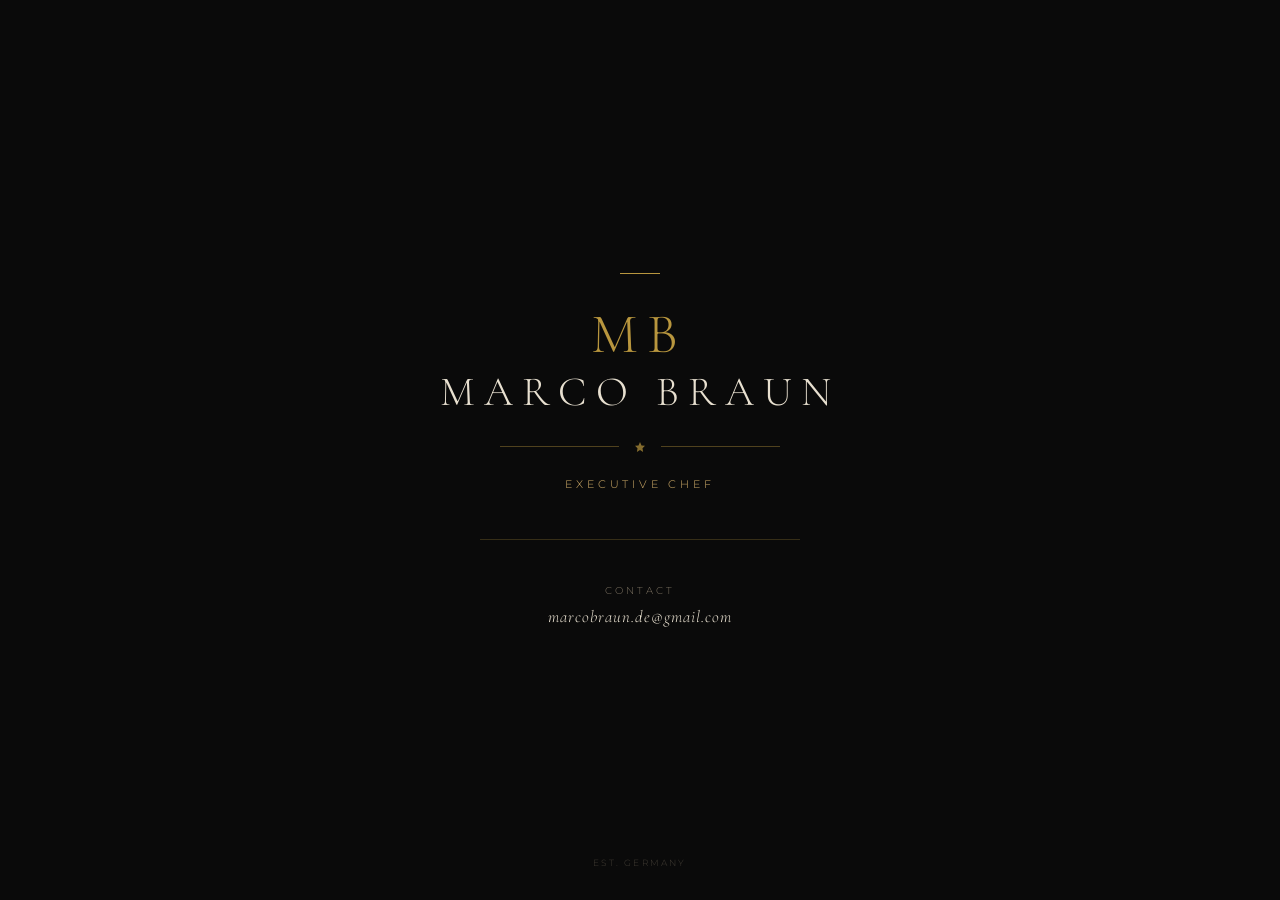
==== index.html @ 0a213f9e "Add dark luxury landing page for Chef Marco Braun Single-file HTML landing page with elegant typogra" ====
<!DOCTYPE html>
<html lang="en">
<head>
  <meta charset="UTF-8" />
  <meta name="viewport" content="width=device-width, initial-scale=1.0" />
  <title>Marco Braun — Executive Chef</title>
  <style>
    @import url('https://fonts.googleapis.com/css2?family=Cormorant+Garamond:ital,wght@0,300;0,400;1,300&family=Montserrat:wght@300;400&display=swap');

    *, *::before, *::after {
      margin: 0;
      padding: 0;
      box-sizing: border-box;
    }

    :root {
      --gold: #b8963e;
      --gold-light: #d4af6a;
      --bg: #0a0a0a;
      --surface: #111111;
      --text: #e8e0d0;
      --muted: #7a7060;
    }

    html, body {
      height: 100%;
    }

    body {
      background-color: var(--bg);
      color: var(--text);
      font-family: 'Montserrat', sans-serif;
      font-weight: 300;
      display: flex;
      flex-direction: column;
      align-items: center;
      justify-content: center;
      min-height: 100vh;
      letter-spacing: 0.04em;
    }

    .container {
      text-align: center;
      padding: 3rem 2rem;
      max-width: 560px;
      width: 100%;
    }

    .rule {
      width: 40px;
      height: 1px;
      background: var(--gold);
      margin: 0 auto;
    }

    .rule.wide {
      width: 100%;
      max-width: 320px;
      opacity: 0.25;
    }

    .monogram {
      font-family: 'Cormorant Garamond', serif;
      font-size: 3.5rem;
      font-weight: 300;
      color: var(--gold);
      letter-spacing: 0.18em;
      line-height: 1;
      margin: 2rem 0 0.5rem;
    }

    .name {
      font-family: 'Cormorant Garamond', serif;
      font-size: 2.6rem;
      font-weight: 300;
      letter-spacing: 0.22em;
      text-transform: uppercase;
      color: var(--text);
      line-height: 1.1;
    }

    .divider {
      display: flex;
      align-items: center;
      gap: 1rem;
      margin: 1.6rem auto;
      max-width: 280px;
    }

    .divider span {
      flex: 1;
      height: 1px;
      background: var(--gold);
      opacity: 0.4;
    }

    .divider svg {
      width: 10px;
      height: 10px;
      fill: var(--gold);
      opacity: 0.7;
      flex-shrink: 0;
    }

    .title {
      font-size: 0.68rem;
      letter-spacing: 0.35em;
      text-transform: uppercase;
      color: var(--gold-light);
      margin-bottom: 3rem;
    }

    .contact-label {
      font-size: 0.6rem;
      letter-spacing: 0.3em;
      text-transform: uppercase;
      color: var(--muted);
      margin-bottom: 0.6rem;
    }

    .contact-link {
      font-family: 'Cormorant Garamond', serif;
      font-size: 1.05rem;
      font-style: italic;
      font-weight: 300;
      color: var(--text);
      text-decoration: none;
      letter-spacing: 0.06em;
      transition: color 0.3s ease;
      border-bottom: 1px solid transparent;
      padding-bottom: 2px;
    }

    .contact-link:hover {
      color: var(--gold-light);
      border-bottom-color: var(--gold-light);
    }

    footer {
      position: fixed;
      bottom: 2rem;
      font-size: 0.55rem;
      letter-spacing: 0.25em;
      text-transform: uppercase;
      color: var(--muted);
      opacity: 0.5;
    }
  </style>
</head>
<body>

  <div class="container">
    <div class="rule"></div>

    <div class="monogram">MB</div>
    <h1 class="name">Marco Braun</h1>

    <div class="divider">
      <span></span>
      <svg viewBox="0 0 10 10"><polygon points="5,0 6.5,3.5 10,3.8 7.5,6.2 8.1,10 5,8 1.9,10 2.5,6.2 0,3.8 3.5,3.5"/></svg>
      <span></span>
    </div>

    <p class="title">Executive Chef</p>

    <div class="rule wide"></div>

    <div style="margin-top: 2.8rem;">
      <p class="contact-label">Contact</p>
      <a class="contact-link" href="mailto:marcobraun.de@gmail.com">marcobraun.de@gmail.com</a>
    </div>
  </div>

  <footer>Est. Germany</footer>

</body>
</html>
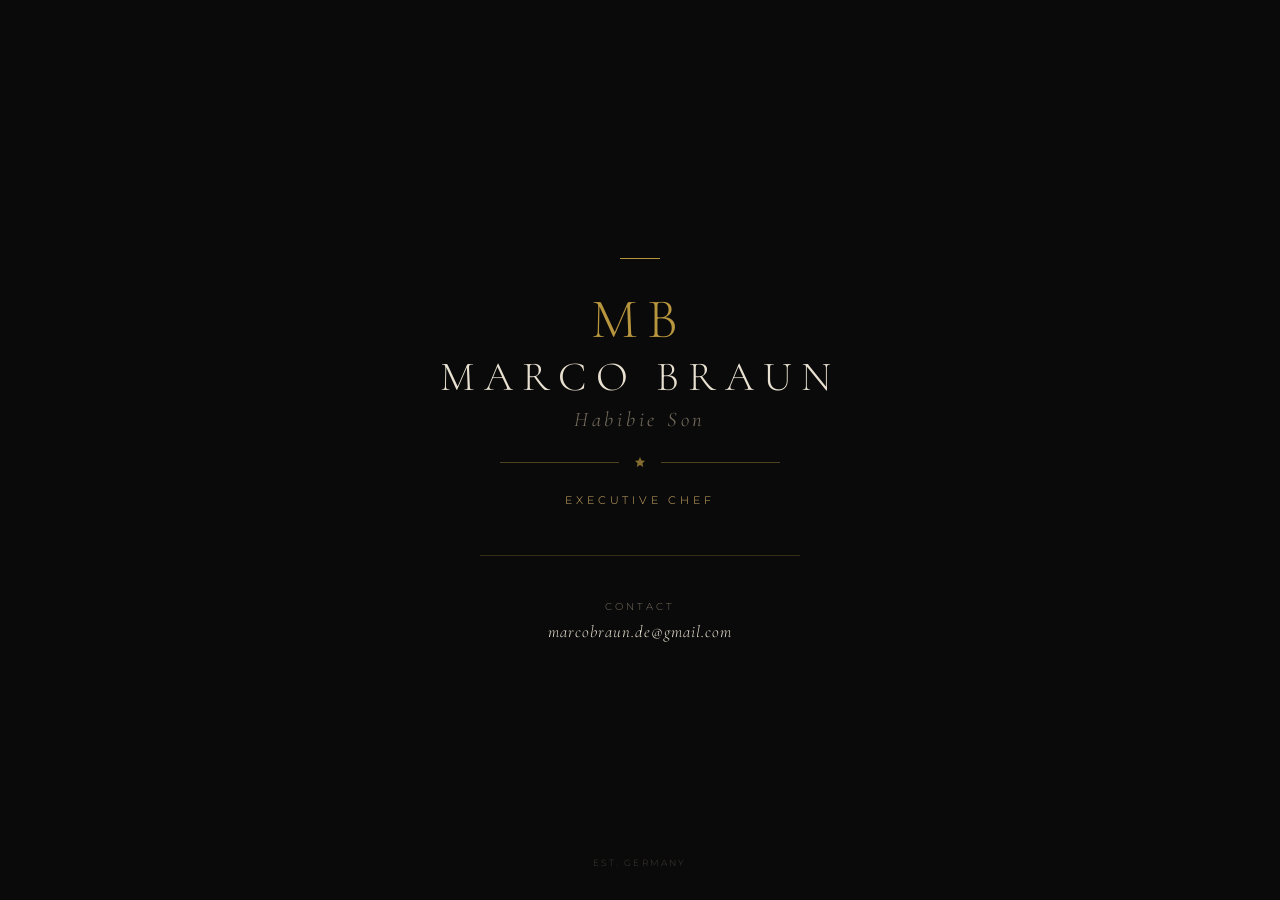
==== commit fdb94afc: "Add Habibie Son as secondary name below Marco Braun https://claude.ai/code/session_017AoTgobmbWd5UmR" ====
--- a/index.html
+++ b/index.html
@@ -79,6 +79,16 @@
       line-height: 1.1;
     }
 
+    .name-secondary {
+      font-family: 'Cormorant Garamond', serif;
+      font-size: 1.3rem;
+      font-weight: 300;
+      font-style: italic;
+      letter-spacing: 0.18em;
+      color: var(--muted);
+      margin-top: 0.4rem;
+    }
+
     .divider {
       display: flex;
       align-items: center;
@@ -154,6 +164,7 @@
 
     <div class="monogram">MB</div>
     <h1 class="name">Marco Braun</h1>
+    <p class="name-secondary">Habibie Son</p>
 
     <div class="divider">
       <span></span>
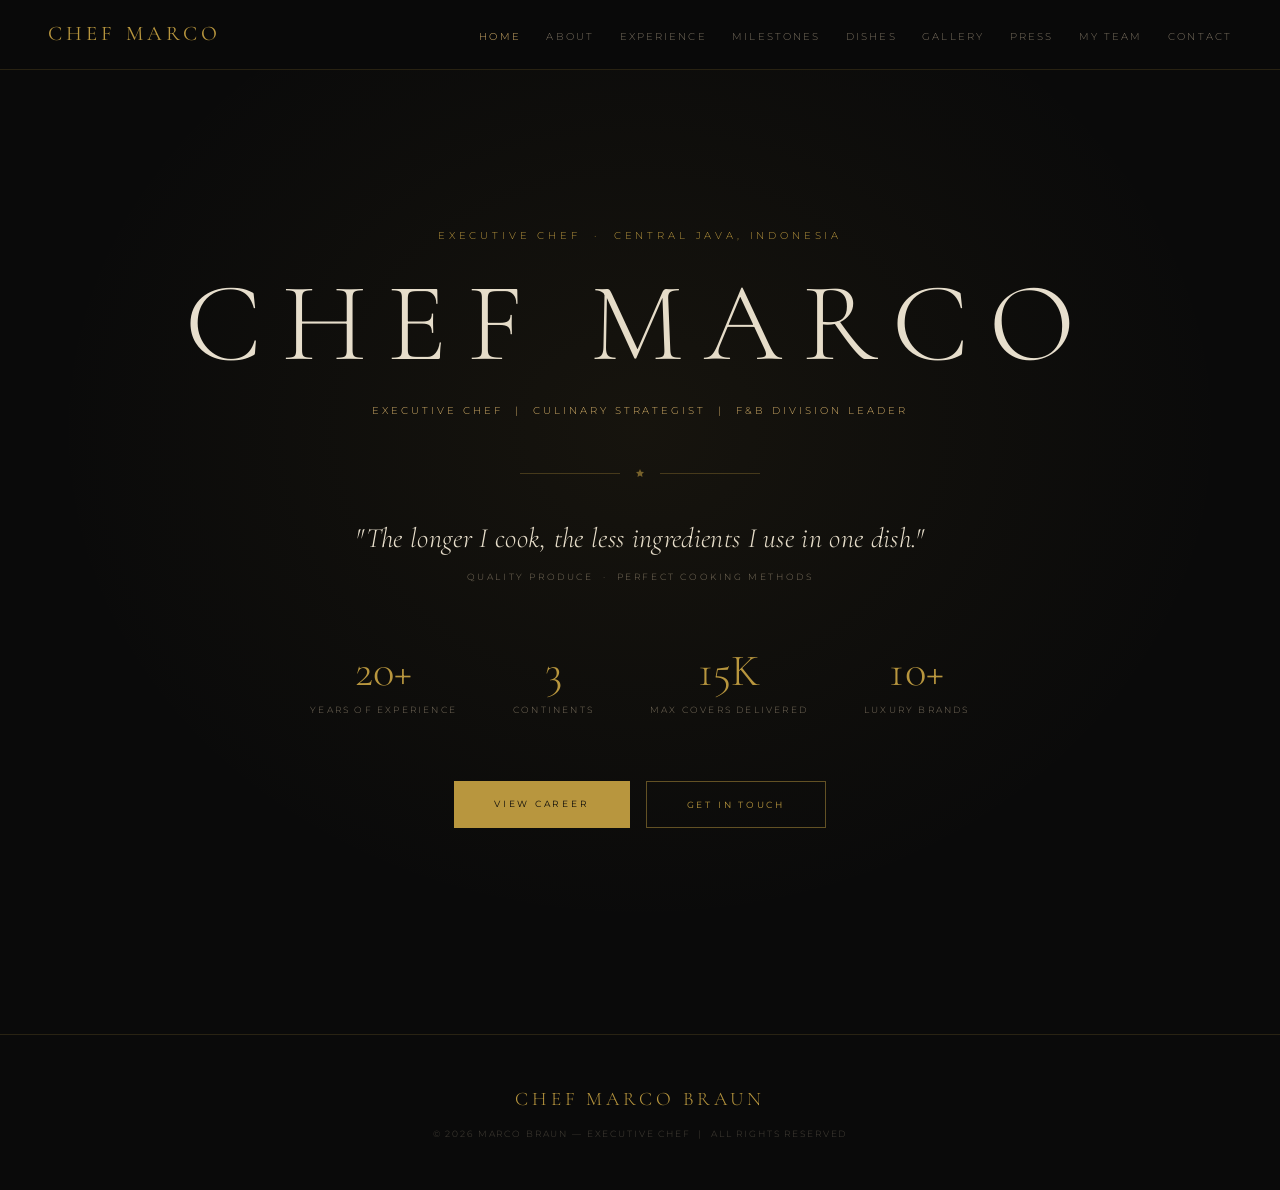
==== commit d0d0c5ee: "Build full multi-page portfolio website for Chef Marco Braun 9 pages: Home, About, Experience, Miles" ====
--- a/index.html
+++ b/index.html
@@ -3,168 +3,34 @@
 <head>
   <meta charset="UTF-8" />
   <meta name="viewport" content="width=device-width, initial-scale=1.0" />
-  <title>Marco Braun — Executive Chef</title>
-  <style>
-    @import url('https://fonts.googleapis.com/css2?family=Cormorant+Garamond:ital,wght@0,300;0,400;1,300&family=Montserrat:wght@300;400&display=swap');
-
-    *, *::before, *::after {
-      margin: 0;
-      padding: 0;
-      box-sizing: border-box;
-    }
-
-    :root {
-      --gold: #b8963e;
-      --gold-light: #d4af6a;
-      --bg: #0a0a0a;
-      --surface: #111111;
-      --text: #e8e0d0;
-      --muted: #7a7060;
-    }
-
-    html, body {
-      height: 100%;
-    }
-
-    body {
-      background-color: var(--bg);
-      color: var(--text);
-      font-family: 'Montserrat', sans-serif;
-      font-weight: 300;
-      display: flex;
-      flex-direction: column;
-      align-items: center;
-      justify-content: center;
-      min-height: 100vh;
-      letter-spacing: 0.04em;
-    }
-
-    .container {
-      text-align: center;
-      padding: 3rem 2rem;
-      max-width: 560px;
-      width: 100%;
-    }
-
-    .rule {
-      width: 40px;
-      height: 1px;
-      background: var(--gold);
-      margin: 0 auto;
-    }
-
-    .rule.wide {
-      width: 100%;
-      max-width: 320px;
-      opacity: 0.25;
-    }
-
-    .monogram {
-      font-family: 'Cormorant Garamond', serif;
-      font-size: 3.5rem;
-      font-weight: 300;
-      color: var(--gold);
-      letter-spacing: 0.18em;
-      line-height: 1;
-      margin: 2rem 0 0.5rem;
-    }
-
-    .name {
-      font-family: 'Cormorant Garamond', serif;
-      font-size: 2.6rem;
-      font-weight: 300;
-      letter-spacing: 0.22em;
-      text-transform: uppercase;
-      color: var(--text);
-      line-height: 1.1;
-    }
-
-    .name-secondary {
-      font-family: 'Cormorant Garamond', serif;
-      font-size: 1.3rem;
-      font-weight: 300;
-      font-style: italic;
-      letter-spacing: 0.18em;
-      color: var(--muted);
-      margin-top: 0.4rem;
-    }
-
-    .divider {
-      display: flex;
-      align-items: center;
-      gap: 1rem;
-      margin: 1.6rem auto;
-      max-width: 280px;
-    }
-
-    .divider span {
-      flex: 1;
-      height: 1px;
-      background: var(--gold);
-      opacity: 0.4;
-    }
-
-    .divider svg {
-      width: 10px;
-      height: 10px;
-      fill: var(--gold);
-      opacity: 0.7;
-      flex-shrink: 0;
-    }
-
-    .title {
-      font-size: 0.68rem;
-      letter-spacing: 0.35em;
-      text-transform: uppercase;
-      color: var(--gold-light);
-      margin-bottom: 3rem;
-    }
-
-    .contact-label {
-      font-size: 0.6rem;
-      letter-spacing: 0.3em;
-      text-transform: uppercase;
-      color: var(--muted);
-      margin-bottom: 0.6rem;
-    }
-
-    .contact-link {
-      font-family: 'Cormorant Garamond', serif;
-      font-size: 1.05rem;
-      font-style: italic;
-      font-weight: 300;
-      color: var(--text);
-      text-decoration: none;
-      letter-spacing: 0.06em;
-      transition: color 0.3s ease;
-      border-bottom: 1px solid transparent;
-      padding-bottom: 2px;
-    }
-
-    .contact-link:hover {
-      color: var(--gold-light);
-      border-bottom-color: var(--gold-light);
-    }
-
-    footer {
-      position: fixed;
-      bottom: 2rem;
-      font-size: 0.55rem;
-      letter-spacing: 0.25em;
-      text-transform: uppercase;
-      color: var(--muted);
-      opacity: 0.5;
-    }
-  </style>
+  <title>Chef Marco Braun — Executive Chef</title>
+  <link rel="stylesheet" href="css/style.css" />
 </head>
 <body>
 
-  <div class="container">
-    <div class="rule"></div>
+<nav class="nav">
+  <a href="index.html" class="nav-brand">Chef Marco</a>
+  <button class="nav-toggle" id="navToggle">&#9776;</button>
+  <ul class="nav-links" id="navLinks">
+    <li><a href="index.html">Home</a></li>
+    <li><a href="about.html">About</a></li>
+    <li><a href="experience.html">Experience</a></li>
+    <li><a href="milestones.html">Milestones</a></li>
+    <li><a href="dishes.html">Dishes</a></li>
+    <li><a href="gallery.html">Gallery</a></li>
+    <li><a href="press.html">Press</a></li>
+    <li><a href="team.html">My Team</a></li>
+    <li><a href="contact.html">Contact</a></li>
+  </ul>
+</nav>
 
-    <div class="monogram">MB</div>
-    <h1 class="name">Marco Braun</h1>
-    <p class="name-secondary">Habibie Son</p>
+<div class="page-content">
+  <section class="hero">
+    <p class="eyebrow">Executive Chef &nbsp;·&nbsp; Central Java, Indonesia</p>
+    <h1 class="hero-name">Chef Marco</h1>
+    <p class="hero-title">
+      Executive Chef &nbsp;|&nbsp; Culinary Strategist &nbsp;|&nbsp; F&amp;B Division Leader
+    </p>
 
     <div class="divider">
       <span></span>
@@ -172,17 +38,40 @@
       <span></span>
     </div>
 
-    <p class="title">Executive Chef</p>
+    <p class="hero-quote">"The longer I cook, the less ingredients I use in one dish."</p>
+    <p class="hero-quote-by">Quality Produce &nbsp;·&nbsp; Perfect Cooking Methods</p>
 
-    <div class="rule wide"></div>
+    <div class="hero-stats">
+      <div>
+        <span class="stat-num">20+</span>
+        <span class="stat-label">Years of Experience</span>
+      </div>
+      <div>
+        <span class="stat-num">3</span>
+        <span class="stat-label">Continents</span>
+      </div>
+      <div>
+        <span class="stat-num">15K</span>
+        <span class="stat-label">Max Covers Delivered</span>
+      </div>
+      <div>
+        <span class="stat-num">10+</span>
+        <span class="stat-label">Luxury Brands</span>
+      </div>
+    </div>
 
-    <div style="margin-top: 2.8rem;">
-      <p class="contact-label">Contact</p>
-      <a class="contact-link" href="mailto:marcobraun.de@gmail.com">marcobraun.de@gmail.com</a>
+    <div class="cta-row">
+      <a href="experience.html" class="btn btn-gold">View Career</a>
+      <a href="contact.html" class="btn btn-outline">Get in Touch</a>
     </div>
-  </div>
+  </section>
+</div>
 
-  <footer>Est. Germany</footer>
+<footer class="site-footer">
+  <div class="footer-brand">Chef Marco Braun</div>
+  <div class="footer-copy">&copy; 2026 Marco Braun &mdash; Executive Chef &nbsp;|&nbsp; All Rights Reserved</div>
+</footer>
 
+<script src="js/main.js"></script>
 </body>
 </html>
--- a/css/style.css
+++ b/css/style.css
@@ -0,0 +1,664 @@
+@import url('https://fonts.googleapis.com/css2?family=Cormorant+Garamond:ital,wght@0,300;0,400;0,600;1,300;1,400&family=Montserrat:wght@300;400;500&display=swap');
+
+*, *::before, *::after { margin: 0; padding: 0; box-sizing: border-box; }
+
+:root {
+  --gold: #b8963e;
+  --gold-light: #d4af6a;
+  --gold-dim: rgba(184,150,62,0.12);
+  --bg: #0a0a0a;
+  --surface: #111111;
+  --surface-2: #181818;
+  --border: rgba(184,150,62,0.18);
+  --text: #e8e0d0;
+  --text-muted: #7a7060;
+  --nav-h: 70px;
+}
+
+html { scroll-behavior: smooth; }
+
+body {
+  background: var(--bg);
+  color: var(--text);
+  font-family: 'Montserrat', sans-serif;
+  font-weight: 300;
+  line-height: 1.75;
+  letter-spacing: 0.02em;
+}
+
+/* ── NAV ── */
+.nav {
+  position: fixed;
+  top: 0; left: 0; right: 0;
+  height: var(--nav-h);
+  background: rgba(10,10,10,0.96);
+  backdrop-filter: blur(12px);
+  border-bottom: 1px solid var(--border);
+  display: flex;
+  align-items: center;
+  justify-content: space-between;
+  padding: 0 3rem;
+  z-index: 1000;
+}
+.nav-brand {
+  font-family: 'Cormorant Garamond', serif;
+  font-size: 1.3rem;
+  font-weight: 400;
+  letter-spacing: 0.2em;
+  text-transform: uppercase;
+  color: var(--gold);
+  text-decoration: none;
+  white-space: nowrap;
+}
+.nav-links {
+  list-style: none;
+  display: flex;
+  gap: 1.6rem;
+  align-items: center;
+}
+.nav-links a {
+  font-size: 0.6rem;
+  letter-spacing: 0.22em;
+  text-transform: uppercase;
+  color: var(--text-muted);
+  text-decoration: none;
+  transition: color 0.3s;
+  white-space: nowrap;
+}
+.nav-links a:hover,
+.nav-links a.active { color: var(--gold-light); }
+.nav-toggle {
+  display: none;
+  background: none;
+  border: none;
+  color: var(--gold);
+  font-size: 1.5rem;
+  cursor: pointer;
+  line-height: 1;
+}
+
+/* ── PAGE WRAPPER ── */
+.page-content { padding-top: var(--nav-h); }
+
+/* ── HERO ── */
+.hero {
+  min-height: 100vh;
+  display: flex;
+  flex-direction: column;
+  align-items: center;
+  justify-content: center;
+  text-align: center;
+  padding: 5rem 2rem 4rem;
+  position: relative;
+}
+.hero::before {
+  content: '';
+  position: absolute;
+  inset: 0;
+  background: radial-gradient(ellipse at 50% 40%, rgba(184,150,62,0.07) 0%, transparent 65%);
+  pointer-events: none;
+}
+.eyebrow {
+  font-size: 0.6rem;
+  letter-spacing: 0.4em;
+  text-transform: uppercase;
+  color: var(--gold);
+  margin-bottom: 1.5rem;
+}
+.hero-name {
+  font-family: 'Cormorant Garamond', serif;
+  font-size: clamp(3.5rem, 10vw, 7rem);
+  font-weight: 300;
+  letter-spacing: 0.18em;
+  text-transform: uppercase;
+  line-height: 1;
+  color: var(--text);
+  margin-bottom: 1.2rem;
+}
+.hero-title {
+  font-size: 0.62rem;
+  letter-spacing: 0.3em;
+  text-transform: uppercase;
+  color: var(--gold-light);
+  margin-bottom: 3rem;
+  line-height: 2.2;
+}
+.divider {
+  display: flex;
+  align-items: center;
+  gap: 1rem;
+  margin: 0 auto 2.5rem;
+  width: 240px;
+}
+.divider span { flex: 1; height: 1px; background: var(--gold); opacity: 0.3; }
+.divider svg { width: 8px; height: 8px; fill: var(--gold); opacity: 0.6; flex-shrink: 0; }
+.hero-quote {
+  font-family: 'Cormorant Garamond', serif;
+  font-size: clamp(1.2rem, 3vw, 1.75rem);
+  font-style: italic;
+  font-weight: 300;
+  color: var(--text);
+  max-width: 620px;
+  line-height: 1.55;
+  margin-bottom: 0.5rem;
+}
+.hero-quote-by {
+  font-size: 0.58rem;
+  letter-spacing: 0.28em;
+  text-transform: uppercase;
+  color: var(--text-muted);
+  margin-bottom: 4rem;
+}
+.hero-stats {
+  display: flex;
+  gap: 3.5rem;
+  justify-content: center;
+  flex-wrap: wrap;
+  margin-bottom: 4rem;
+}
+.stat-num {
+  display: block;
+  font-family: 'Cormorant Garamond', serif;
+  font-size: 2.8rem;
+  font-weight: 300;
+  color: var(--gold);
+  line-height: 1;
+}
+.stat-label {
+  display: block;
+  font-size: 0.55rem;
+  letter-spacing: 0.25em;
+  text-transform: uppercase;
+  color: var(--text-muted);
+  margin-top: 0.5rem;
+}
+.cta-row {
+  display: flex;
+  gap: 1rem;
+  justify-content: center;
+  flex-wrap: wrap;
+}
+
+/* ── BUTTONS ── */
+.btn {
+  display: inline-block;
+  padding: 0.9rem 2.5rem;
+  font-family: 'Montserrat', sans-serif;
+  font-size: 0.58rem;
+  font-weight: 400;
+  letter-spacing: 0.3em;
+  text-transform: uppercase;
+  text-decoration: none;
+  cursor: pointer;
+  border: none;
+  transition: all 0.3s;
+}
+.btn-gold { background: var(--gold); color: #0a0a0a; }
+.btn-gold:hover { background: var(--gold-light); }
+.btn-outline { border: 1px solid rgba(184,150,62,0.5); color: var(--gold); background: transparent; }
+.btn-outline:hover { border-color: var(--gold); background: var(--gold-dim); }
+
+/* ── PAGE HEADER ── */
+.page-header {
+  padding: 5rem 2rem 3.5rem;
+  text-align: center;
+  border-bottom: 1px solid var(--border);
+}
+.page-header .eyebrow { margin-bottom: 0.8rem; }
+.page-header h1 {
+  font-family: 'Cormorant Garamond', serif;
+  font-size: clamp(2.5rem, 7vw, 4.5rem);
+  font-weight: 300;
+  letter-spacing: 0.15em;
+  text-transform: uppercase;
+  color: var(--text);
+  line-height: 1.1;
+}
+.page-header p {
+  max-width: 600px;
+  margin: 1.2rem auto 0;
+  font-size: 0.85rem;
+  color: var(--text-muted);
+  line-height: 1.8;
+}
+
+/* ── SECTION ── */
+.section {
+  padding: 5rem 3rem;
+  max-width: 1100px;
+  margin: 0 auto;
+}
+.section-title {
+  font-family: 'Cormorant Garamond', serif;
+  font-size: 1.8rem;
+  font-weight: 300;
+  letter-spacing: 0.1em;
+  text-transform: uppercase;
+  color: var(--gold-light);
+  margin-bottom: 0.5rem;
+}
+.section-rule { width: 36px; height: 1px; background: var(--gold); margin-bottom: 2.5rem; opacity: 0.7; }
+
+/* ── ABOUT ── */
+.about-grid {
+  display: grid;
+  grid-template-columns: 1.2fr 1fr;
+  gap: 5rem;
+  align-items: start;
+}
+.about-text p {
+  font-size: 0.88rem;
+  color: var(--text);
+  opacity: 0.85;
+  margin-bottom: 1.2rem;
+  line-height: 1.85;
+}
+.competencies { display: flex; flex-direction: column; gap: 1rem; }
+.competency {
+  padding: 1.2rem 1.4rem;
+  border: 1px solid var(--border);
+  background: var(--surface);
+}
+.competency-title {
+  font-size: 0.6rem;
+  letter-spacing: 0.25em;
+  text-transform: uppercase;
+  color: var(--gold);
+  margin-bottom: 0.35rem;
+}
+.competency-desc { font-size: 0.8rem; color: var(--text-muted); line-height: 1.6; }
+
+/* ── BRANDS ── */
+.brands { border-top: 1px solid var(--border); padding-top: 3rem; margin-top: 3rem; }
+.brands-label {
+  font-size: 0.58rem;
+  letter-spacing: 0.3em;
+  text-transform: uppercase;
+  color: var(--text-muted);
+  text-align: center;
+  margin-bottom: 2rem;
+}
+.brands-grid { display: flex; flex-wrap: wrap; gap: 0.8rem; justify-content: center; }
+.brand-tag {
+  padding: 0.55rem 1.3rem;
+  border: 1px solid var(--border);
+  font-size: 0.6rem;
+  letter-spacing: 0.18em;
+  text-transform: uppercase;
+  color: var(--text-muted);
+  transition: border-color 0.3s, color 0.3s;
+}
+.brand-tag:hover { border-color: var(--gold); color: var(--gold-light); }
+
+/* ── TIMELINE ── */
+.timeline { position: relative; padding-left: 1.5rem; }
+.timeline::before {
+  content: '';
+  position: absolute;
+  left: 0; top: 8px; bottom: 0;
+  width: 1px;
+  background: linear-gradient(to bottom, var(--gold) 0%, rgba(184,150,62,0.08) 100%);
+}
+.timeline-item { position: relative; padding-left: 2.5rem; padding-bottom: 3.5rem; }
+.timeline-item:last-child { padding-bottom: 0; }
+.timeline-dot {
+  position: absolute;
+  left: -1.55rem;
+  top: 0.6rem;
+  width: 8px; height: 8px;
+  background: var(--gold);
+  transform: rotate(45deg);
+}
+.timeline-date {
+  font-size: 0.58rem;
+  letter-spacing: 0.3em;
+  text-transform: uppercase;
+  color: var(--gold);
+  margin-bottom: 0.3rem;
+}
+.timeline-role {
+  font-family: 'Cormorant Garamond', serif;
+  font-size: 1.5rem;
+  font-weight: 400;
+  color: var(--text);
+  letter-spacing: 0.04em;
+  margin-bottom: 0.15rem;
+}
+.timeline-place {
+  font-size: 0.72rem;
+  letter-spacing: 0.1em;
+  color: var(--gold-light);
+  margin-bottom: 0.9rem;
+}
+.timeline-points { list-style: none; display: flex; flex-direction: column; gap: 0.35rem; }
+.timeline-points li {
+  font-size: 0.82rem;
+  color: var(--text-muted);
+  padding-left: 1.2rem;
+  position: relative;
+  line-height: 1.55;
+}
+.timeline-points li::before { content: '—'; position: absolute; left: 0; color: var(--gold); opacity: 0.45; }
+
+/* ── MILESTONES ── */
+.milestones-grid {
+  display: grid;
+  grid-template-columns: repeat(auto-fit, minmax(280px, 1fr));
+  gap: 1.5rem;
+}
+.milestone-card {
+  background: var(--surface);
+  border: 1px solid var(--border);
+  padding: 2rem 1.8rem;
+  transition: border-color 0.3s;
+}
+.milestone-card:hover { border-color: rgba(184,150,62,0.5); }
+.milestone-icon { font-size: 1.3rem; margin-bottom: 1rem; }
+.milestone-card h3 {
+  font-family: 'Cormorant Garamond', serif;
+  font-size: 1.15rem;
+  font-weight: 400;
+  color: var(--text);
+  margin-bottom: 0.5rem;
+  letter-spacing: 0.04em;
+}
+.milestone-card p { font-size: 0.8rem; color: var(--text-muted); line-height: 1.65; }
+
+/* ── DISHES ── */
+.dishes-intro {
+  font-family: 'Cormorant Garamond', serif;
+  font-size: 1.2rem;
+  font-style: italic;
+  color: var(--text-muted);
+  max-width: 600px;
+  line-height: 1.7;
+  margin-bottom: 3rem;
+}
+.dishes-grid {
+  display: grid;
+  grid-template-columns: repeat(auto-fit, minmax(300px, 1fr));
+  gap: 2rem;
+}
+.dish-card {
+  background: var(--surface);
+  border: 1px solid var(--border);
+  overflow: hidden;
+  transition: border-color 0.3s;
+}
+.dish-card:hover { border-color: rgba(184,150,62,0.45); }
+.dish-img {
+  width: 100%;
+  height: 210px;
+  background: var(--surface-2);
+  display: flex;
+  align-items: center;
+  justify-content: center;
+  border-bottom: 1px solid var(--border);
+}
+.dish-img span {
+  font-size: 0.55rem;
+  letter-spacing: 0.22em;
+  text-transform: uppercase;
+  color: var(--text-muted);
+  opacity: 0.4;
+}
+.dish-info { padding: 1.5rem; }
+.dish-info h3 {
+  font-family: 'Cormorant Garamond', serif;
+  font-size: 1.3rem;
+  font-weight: 400;
+  color: var(--text);
+  margin-bottom: 0.5rem;
+  letter-spacing: 0.03em;
+}
+.dish-info p { font-size: 0.78rem; color: var(--text-muted); line-height: 1.65; font-style: italic; }
+.dish-tag {
+  display: inline-block;
+  margin-top: 0.8rem;
+  font-size: 0.55rem;
+  letter-spacing: 0.2em;
+  text-transform: uppercase;
+  color: var(--gold);
+  border: 1px solid rgba(184,150,62,0.3);
+  padding: 0.25rem 0.7rem;
+}
+
+/* ── GALLERY ── */
+.gallery-grid {
+  display: grid;
+  grid-template-columns: repeat(3, 1fr);
+  gap: 0.8rem;
+}
+.gallery-item {
+  aspect-ratio: 4/3;
+  background: var(--surface);
+  border: 1px solid var(--border);
+  display: flex;
+  align-items: center;
+  justify-content: center;
+  overflow: hidden;
+}
+.gallery-item span {
+  font-size: 0.55rem;
+  letter-spacing: 0.2em;
+  text-transform: uppercase;
+  color: var(--text-muted);
+  opacity: 0.35;
+}
+
+/* ── PRESS ── */
+.press-note { font-size: 0.82rem; color: var(--text-muted); font-style: italic; margin-bottom: 2.5rem; }
+.press-grid {
+  display: grid;
+  grid-template-columns: repeat(auto-fit, minmax(280px, 1fr));
+  gap: 1.5rem;
+}
+.press-card {
+  background: var(--surface);
+  border: 1px solid var(--border);
+  border-left: 3px solid var(--gold);
+  padding: 2rem;
+}
+.press-source {
+  font-size: 0.58rem;
+  letter-spacing: 0.3em;
+  text-transform: uppercase;
+  color: var(--gold);
+  margin-bottom: 1rem;
+}
+.press-card blockquote {
+  font-family: 'Cormorant Garamond', serif;
+  font-size: 1.1rem;
+  font-style: italic;
+  font-weight: 300;
+  color: var(--text);
+  line-height: 1.65;
+  margin-bottom: 0.8rem;
+}
+.press-date { font-size: 0.65rem; color: var(--text-muted); }
+
+/* ── TEAM ── */
+.team-hero-section {
+  padding: 6rem 2rem 4rem;
+  text-align: center;
+  position: relative;
+  border-bottom: 1px solid var(--border);
+}
+.team-hero-section::before {
+  content: '';
+  position: absolute;
+  inset: 0;
+  background: radial-gradient(ellipse at center, rgba(184,150,62,0.07) 0%, transparent 65%);
+  pointer-events: none;
+}
+.team-slogan {
+  font-family: 'Cormorant Garamond', serif;
+  font-size: clamp(2rem, 6vw, 4rem);
+  font-weight: 300;
+  font-style: italic;
+  color: var(--gold-light);
+  letter-spacing: 0.06em;
+  margin-bottom: 0.8rem;
+}
+.team-slogan-sub {
+  font-size: 0.62rem;
+  letter-spacing: 0.35em;
+  text-transform: uppercase;
+  color: var(--text-muted);
+}
+.team-grid {
+  display: grid;
+  grid-template-columns: repeat(auto-fit, minmax(280px, 1fr));
+  gap: 1.5rem;
+}
+.team-card {
+  background: var(--surface);
+  border: 1px solid var(--border);
+  overflow: hidden;
+  transition: border-color 0.3s;
+}
+.team-card:hover { border-color: rgba(184,150,62,0.45); }
+.team-img {
+  width: 100%;
+  height: 250px;
+  background: var(--surface-2);
+  display: flex;
+  align-items: center;
+  justify-content: center;
+  border-bottom: 1px solid var(--border);
+}
+.team-img span {
+  font-size: 0.55rem;
+  letter-spacing: 0.2em;
+  text-transform: uppercase;
+  color: var(--text-muted);
+  opacity: 0.4;
+}
+.team-label { padding: 1.3rem 1.5rem; }
+.team-label h3 {
+  font-family: 'Cormorant Garamond', serif;
+  font-size: 1.15rem;
+  font-weight: 400;
+  color: var(--text);
+  letter-spacing: 0.04em;
+}
+.team-label p {
+  font-size: 0.62rem;
+  letter-spacing: 0.18em;
+  text-transform: uppercase;
+  color: var(--gold);
+  margin-top: 0.3rem;
+}
+
+/* ── CONTACT ── */
+.contact-grid {
+  display: grid;
+  grid-template-columns: 1fr 1fr;
+  gap: 6rem;
+  align-items: start;
+}
+.contact-info { display: flex; flex-direction: column; gap: 2.5rem; }
+.contact-item label {
+  display: block;
+  font-size: 0.58rem;
+  letter-spacing: 0.3em;
+  text-transform: uppercase;
+  color: var(--gold);
+  margin-bottom: 0.5rem;
+}
+.contact-item-val {
+  font-family: 'Cormorant Garamond', serif;
+  font-size: 1.15rem;
+  font-style: italic;
+  color: var(--text);
+}
+.contact-item-val a {
+  color: var(--text);
+  text-decoration: none;
+  border-bottom: 1px solid transparent;
+  padding-bottom: 1px;
+  transition: color 0.3s, border-color 0.3s;
+}
+.contact-item-val a:hover { color: var(--gold-light); border-bottom-color: var(--gold-light); }
+.contact-form { display: flex; flex-direction: column; gap: 1.2rem; }
+.form-label {
+  display: block;
+  font-size: 0.58rem;
+  letter-spacing: 0.25em;
+  text-transform: uppercase;
+  color: var(--text-muted);
+  margin-bottom: 0.5rem;
+}
+.form-input,
+.form-textarea {
+  width: 100%;
+  background: var(--surface);
+  border: 1px solid var(--border);
+  color: var(--text);
+  padding: 0.9rem 1.1rem;
+  font-family: 'Montserrat', sans-serif;
+  font-size: 0.85rem;
+  font-weight: 300;
+  outline: none;
+  transition: border-color 0.3s;
+  appearance: none;
+}
+.form-input:focus,
+.form-textarea:focus { border-color: rgba(184,150,62,0.6); }
+.form-textarea { resize: vertical; min-height: 140px; }
+
+/* ── FOOTER ── */
+.site-footer {
+  border-top: 1px solid var(--border);
+  padding: 3rem 2rem;
+  text-align: center;
+  margin-top: 4rem;
+}
+.footer-brand {
+  font-family: 'Cormorant Garamond', serif;
+  font-size: 1.2rem;
+  font-weight: 300;
+  letter-spacing: 0.2em;
+  text-transform: uppercase;
+  color: var(--gold);
+  margin-bottom: 0.6rem;
+}
+.footer-copy {
+  font-size: 0.58rem;
+  letter-spacing: 0.2em;
+  text-transform: uppercase;
+  color: var(--text-muted);
+  opacity: 0.55;
+}
+
+/* ── RESPONSIVE ── */
+@media (max-width: 1024px) {
+  .nav { padding: 0 2rem; }
+  .nav-links { gap: 1.3rem; }
+}
+@media (max-width: 860px) {
+  .nav-links {
+    display: none;
+    position: fixed;
+    top: var(--nav-h);
+    left: 0; right: 0;
+    background: rgba(10,10,10,0.98);
+    flex-direction: column;
+    gap: 0;
+    border-bottom: 1px solid var(--border);
+  }
+  .nav-links.open { display: flex; }
+  .nav-links li { border-bottom: 1px solid var(--border); }
+  .nav-links a { display: block; padding: 1rem 2rem; }
+  .nav-toggle { display: block; }
+  .about-grid,
+  .contact-grid { grid-template-columns: 1fr; gap: 3rem; }
+  .gallery-grid { grid-template-columns: repeat(2, 1fr); }
+  .section { padding: 4rem 1.5rem; }
+}
+@media (max-width: 480px) {
+  .gallery-grid { grid-template-columns: 1fr; }
+  .hero-stats { gap: 2rem; }
+  .cta-row { flex-direction: column; align-items: center; }
+  .nav { padding: 0 1.5rem; }
+}
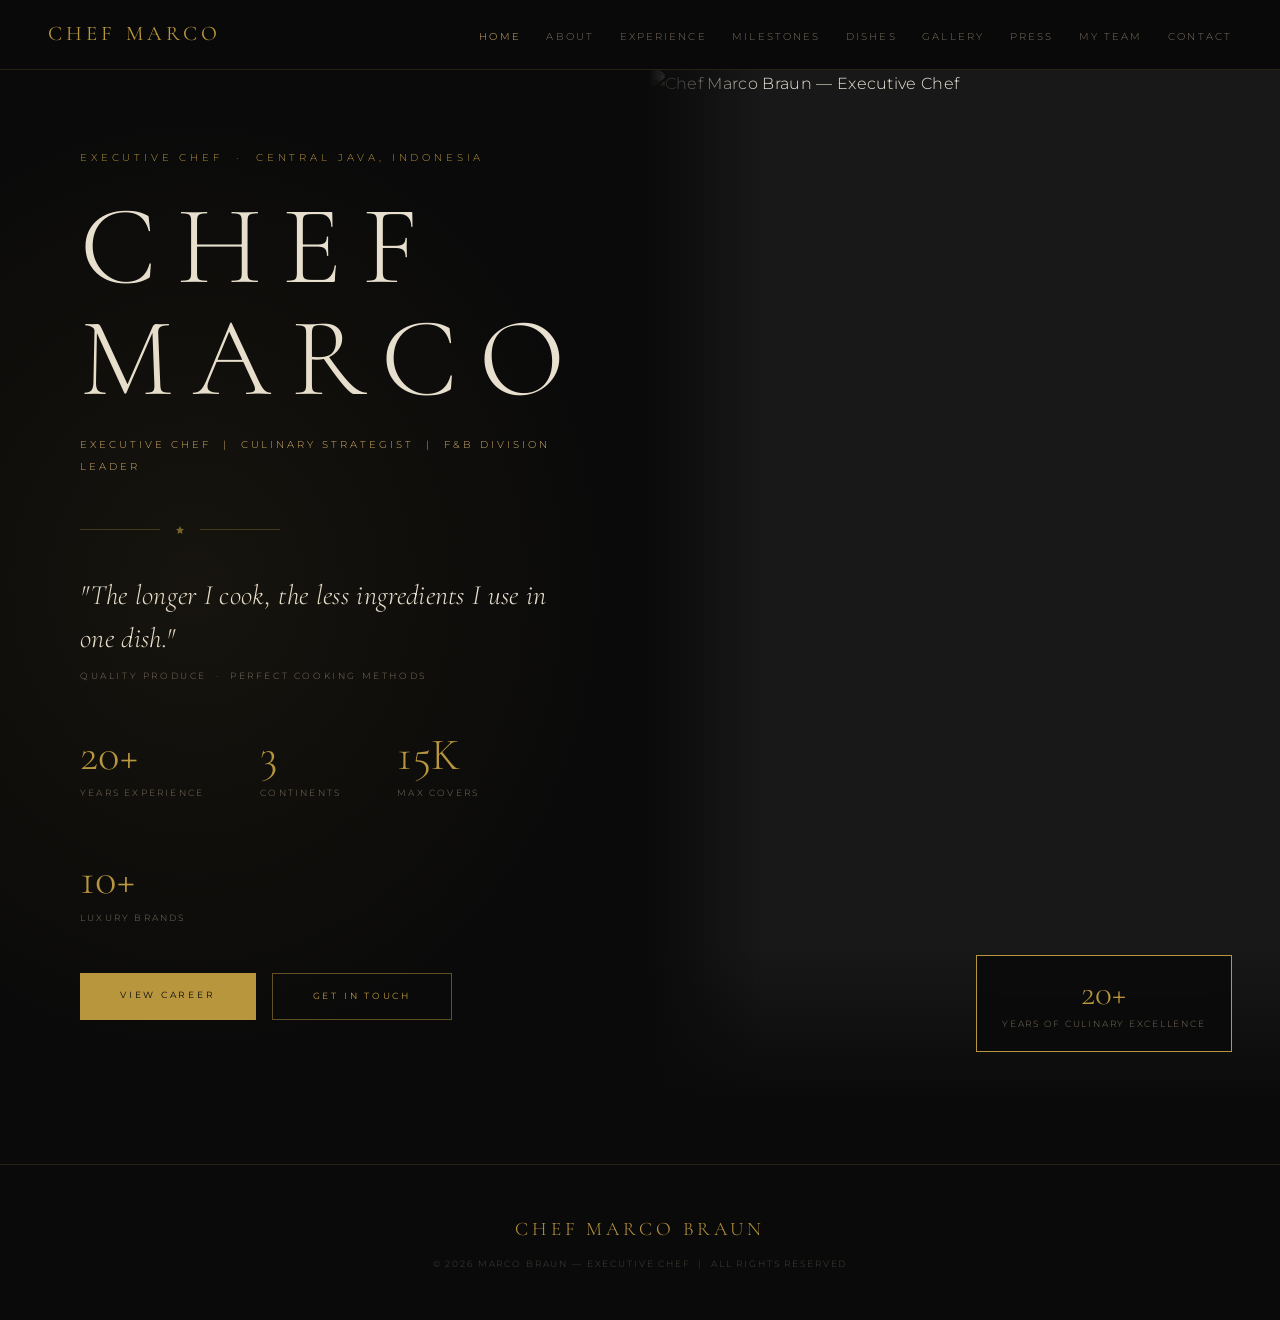
==== commit 17b9cb8c: "Redesign home hero with split layout for chef portrait photo Left panel: name, title, quote, stats, " ====
--- a/index.html
+++ b/index.html
@@ -25,45 +25,61 @@
 </nav>
 
 <div class="page-content">
-  <section class="hero">
-    <p class="eyebrow">Executive Chef &nbsp;·&nbsp; Central Java, Indonesia</p>
-    <h1 class="hero-name">Chef Marco</h1>
-    <p class="hero-title">
-      Executive Chef &nbsp;|&nbsp; Culinary Strategist &nbsp;|&nbsp; F&amp;B Division Leader
-    </p>
+  <section class="hero-split">
 
-    <div class="divider">
-      <span></span>
-      <svg viewBox="0 0 10 10"><polygon points="5,0 6.5,3.5 10,3.8 7.5,6.2 8.1,10 5,8 1.9,10 2.5,6.2 0,3.8 3.5,3.5"/></svg>
-      <span></span>
-    </div>
+    <!-- LEFT: Text -->
+    <div class="hero-split__text">
+      <p class="eyebrow">Executive Chef &nbsp;·&nbsp; Central Java, Indonesia</p>
+      <h1 class="hero-name">Chef Marco</h1>
+      <p class="hero-title">
+        Executive Chef &nbsp;|&nbsp; Culinary Strategist &nbsp;|&nbsp; F&amp;B Division Leader
+      </p>
 
-    <p class="hero-quote">"The longer I cook, the less ingredients I use in one dish."</p>
-    <p class="hero-quote-by">Quality Produce &nbsp;·&nbsp; Perfect Cooking Methods</p>
+      <div class="divider" style="margin-left:0; width:200px;">
+        <span></span>
+        <svg viewBox="0 0 10 10"><polygon points="5,0 6.5,3.5 10,3.8 7.5,6.2 8.1,10 5,8 1.9,10 2.5,6.2 0,3.8 3.5,3.5"/></svg>
+        <span></span>
+      </div>
 
-    <div class="hero-stats">
-      <div>
-        <span class="stat-num">20+</span>
-        <span class="stat-label">Years of Experience</span>
+      <p class="hero-quote" style="text-align:left; max-width:480px;">"The longer I cook, the less ingredients I use in one dish."</p>
+      <p class="hero-quote-by" style="text-align:left; margin-bottom:3rem;">Quality Produce &nbsp;·&nbsp; Perfect Cooking Methods</p>
+
+      <div class="hero-stats" style="justify-content:flex-start; margin-bottom:3rem;">
+        <div>
+          <span class="stat-num">20+</span>
+          <span class="stat-label">Years Experience</span>
+        </div>
+        <div>
+          <span class="stat-num">3</span>
+          <span class="stat-label">Continents</span>
+        </div>
+        <div>
+          <span class="stat-num">15K</span>
+          <span class="stat-label">Max Covers</span>
+        </div>
+        <div>
+          <span class="stat-num">10+</span>
+          <span class="stat-label">Luxury Brands</span>
+        </div>
       </div>
-      <div>
-        <span class="stat-num">3</span>
-        <span class="stat-label">Continents</span>
-      </div>
-      <div>
-        <span class="stat-num">15K</span>
-        <span class="stat-label">Max Covers Delivered</span>
-      </div>
-      <div>
-        <span class="stat-num">10+</span>
-        <span class="stat-label">Luxury Brands</span>
+
+      <div class="cta-row" style="justify-content:flex-start;">
+        <a href="experience.html" class="btn btn-gold">View Career</a>
+        <a href="contact.html" class="btn btn-outline">Get in Touch</a>
       </div>
     </div>
 
-    <div class="cta-row">
-      <a href="experience.html" class="btn btn-gold">View Career</a>
-      <a href="contact.html" class="btn btn-outline">Get in Touch</a>
+    <!-- RIGHT: Photo -->
+    <div class="hero-split__photo">
+      <div class="hero-split__photo-inner">
+        <img src="images/chef-marco.jpg" alt="Chef Marco Braun — Executive Chef" />
+        <div class="hero-split__photo-badge">
+          <span class="badge-num">20+</span>
+          <span class="badge-label">Years of Culinary Excellence</span>
+        </div>
+      </div>
     </div>
+
   </section>
 </div>
 
--- a/css/style.css
+++ b/css/style.css
@@ -80,6 +80,113 @@
 /* ── PAGE WRAPPER ── */
 .page-content { padding-top: var(--nav-h); }
 
+/* ── HERO SPLIT ── */
+.hero-split {
+  min-height: calc(100vh - var(--nav-h));
+  display: grid;
+  grid-template-columns: 1fr 1fr;
+}
+
+.hero-split__text {
+  display: flex;
+  flex-direction: column;
+  justify-content: center;
+  padding: 5rem 4rem 5rem 5rem;
+  position: relative;
+}
+.hero-split__text::before {
+  content: '';
+  position: absolute;
+  inset: 0;
+  background: radial-gradient(ellipse at 30% 50%, rgba(184,150,62,0.07) 0%, transparent 65%);
+  pointer-events: none;
+}
+
+.hero-split__photo {
+  position: relative;
+  overflow: hidden;
+  background: var(--surface-2);
+}
+.hero-split__photo::before {
+  content: '';
+  position: absolute;
+  inset: 0;
+  background: linear-gradient(to right, var(--bg) 0%, transparent 18%),
+              linear-gradient(to top, var(--bg) 0%, transparent 15%);
+  z-index: 1;
+  pointer-events: none;
+}
+.hero-split__photo-inner {
+  width: 100%;
+  height: 100%;
+  position: relative;
+}
+.hero-split__photo-inner img {
+  width: 100%;
+  height: 100%;
+  object-fit: cover;
+  object-position: center top;
+  display: block;
+  filter: grayscale(15%) contrast(1.05);
+}
+
+.hero-split__photo-badge {
+  position: absolute;
+  bottom: 3rem;
+  right: 3rem;
+  z-index: 2;
+  border: 1px solid var(--gold);
+  background: rgba(10,10,10,0.85);
+  padding: 1.2rem 1.6rem;
+  text-align: center;
+  backdrop-filter: blur(8px);
+}
+.badge-num {
+  display: block;
+  font-family: 'Cormorant Garamond', serif;
+  font-size: 2.2rem;
+  font-weight: 300;
+  color: var(--gold);
+  line-height: 1;
+}
+.badge-label {
+  display: block;
+  font-size: 0.55rem;
+  letter-spacing: 0.2em;
+  text-transform: uppercase;
+  color: var(--text-muted);
+  margin-top: 0.4rem;
+}
+
+@media (max-width: 860px) {
+  .hero-split {
+    grid-template-columns: 1fr;
+    grid-template-rows: auto auto;
+  }
+  .hero-split__text {
+    padding: 4rem 2rem 3rem;
+    order: 2;
+  }
+  .hero-split__text .eyebrow,
+  .hero-split__text .hero-name,
+  .hero-split__text .hero-title,
+  .hero-split__text .hero-quote,
+  .hero-split__text .hero-quote-by { text-align: center; }
+  .hero-split__text .divider { margin: 0 auto; }
+  .hero-split__text .hero-stats { justify-content: center !important; }
+  .hero-split__text .cta-row { justify-content: center !important; }
+  .hero-split__photo {
+    order: 1;
+    height: 55vw;
+    min-height: 320px;
+    max-height: 500px;
+  }
+  .hero-split__photo::before {
+    background: linear-gradient(to top, var(--bg) 0%, transparent 30%);
+  }
+  .hero-split__photo-badge { bottom: 1.5rem; right: 1.5rem; }
+}
+
 /* ── HERO ── */
 .hero {
   min-height: 100vh;
@@ -402,6 +509,8 @@
   color: var(--text-muted);
   opacity: 0.4;
 }
+.dish-img--photo { display: block; padding: 0; }
+.dish-img--photo img { width: 100%; height: 100%; object-fit: cover; display: block; }
 .dish-info { padding: 1.5rem; }
 .dish-info h3 {
   font-family: 'Cormorant Garamond', serif;
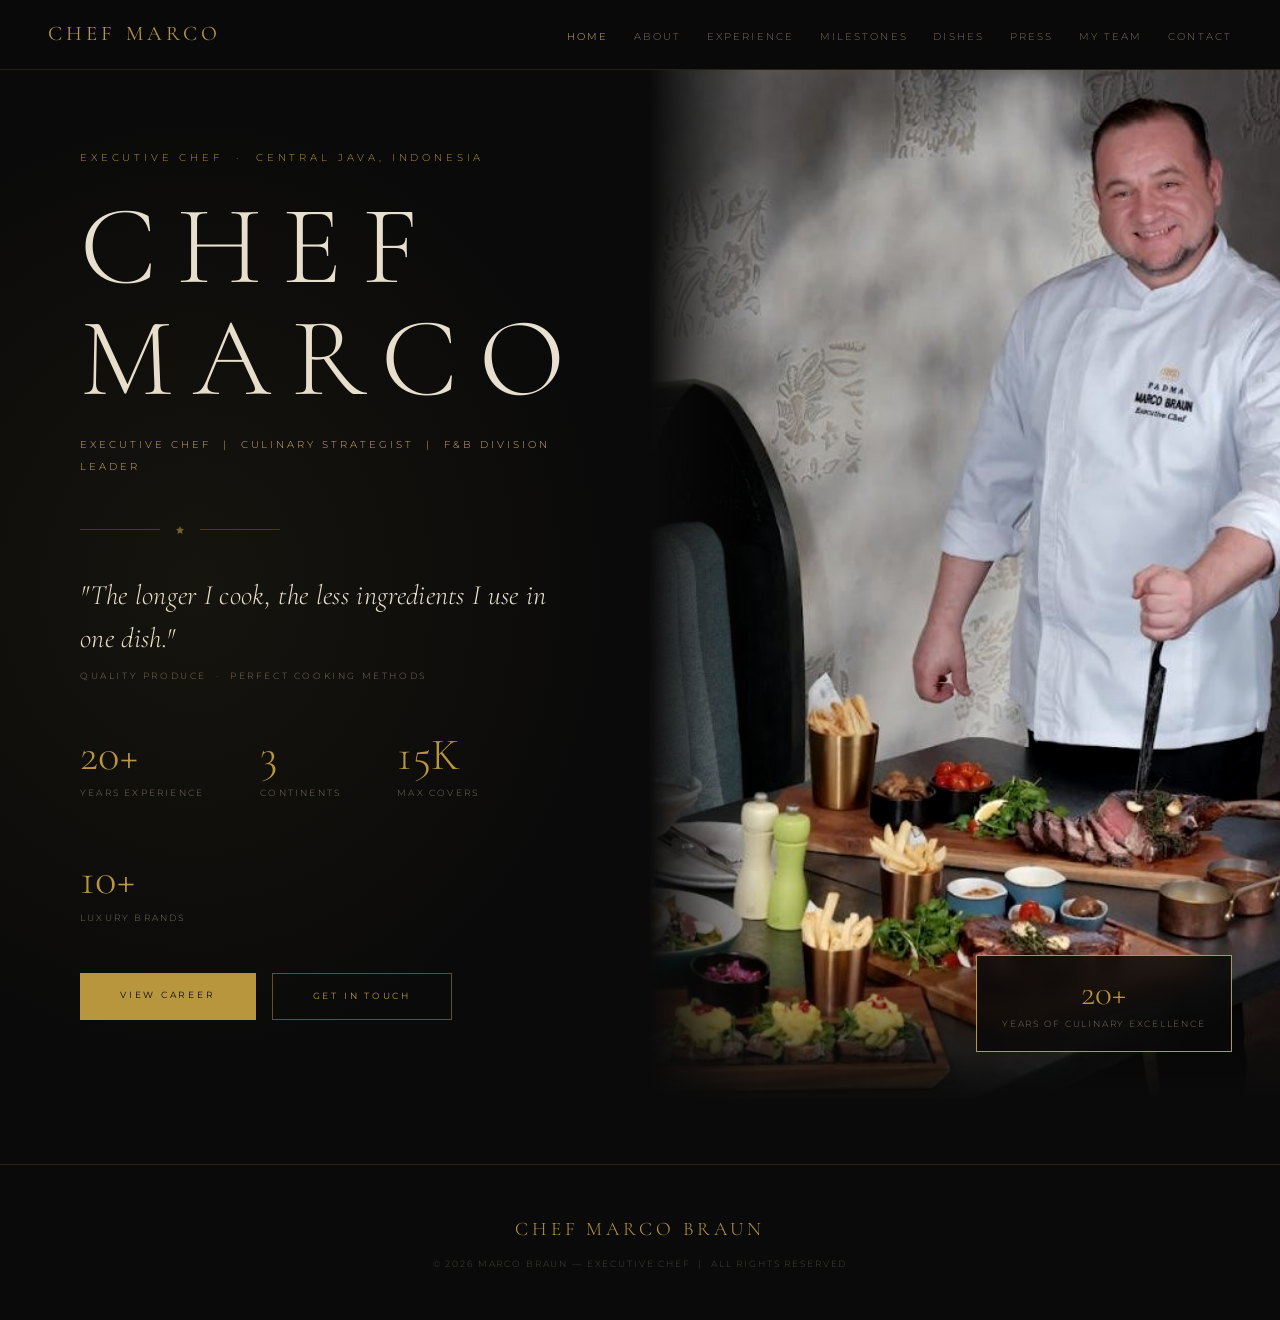
==== commit 7668ab39: "Remove Gallery page and nav link from all pages Gallery section removed as not needed for portfolio " ====
--- a/index.html
+++ b/index.html
@@ -17,7 +17,6 @@
     <li><a href="experience.html">Experience</a></li>
     <li><a href="milestones.html">Milestones</a></li>
     <li><a href="dishes.html">Dishes</a></li>
-    <li><a href="gallery.html">Gallery</a></li>
     <li><a href="press.html">Press</a></li>
     <li><a href="team.html">My Team</a></li>
     <li><a href="contact.html">Contact</a></li>
--- a/css/style.css
+++ b/css/style.css
@@ -397,6 +397,51 @@
 }
 .brand-tag:hover { border-color: var(--gold); color: var(--gold-light); }
 
+/* ── ABOUT CINEMATIC STRIP ── */
+.about-cinematic {
+  position: relative;
+  width: 100%;
+  height: 520px;
+  overflow: hidden;
+}
+.about-cinematic img {
+  width: 100%;
+  height: 100%;
+  object-fit: cover;
+  object-position: center 20%;
+  display: block;
+  filter: grayscale(20%) brightness(0.6);
+}
+.about-cinematic__overlay {
+  position: absolute;
+  inset: 0;
+  background: linear-gradient(to right, rgba(10,10,10,0.75) 0%, rgba(10,10,10,0.2) 60%, transparent 100%);
+  display: flex;
+  flex-direction: column;
+  justify-content: center;
+  padding: 0 6rem;
+}
+.about-cinematic__quote {
+  font-family: 'Cormorant Garamond', serif;
+  font-size: clamp(1.6rem, 3.5vw, 2.6rem);
+  font-style: italic;
+  font-weight: 300;
+  color: #fff;
+  max-width: 620px;
+  line-height: 1.4;
+  margin-bottom: 1rem;
+}
+.about-cinematic__attr {
+  font-size: 0.6rem;
+  letter-spacing: 0.35em;
+  text-transform: uppercase;
+  color: var(--gold-light);
+}
+@media (max-width: 768px) {
+  .about-cinematic { height: 380px; }
+  .about-cinematic__overlay { padding: 0 2rem; }
+}
+
 /* ── TIMELINE ── */
 .timeline { position: relative; padding-left: 1.5rem; }
 .timeline::before {
@@ -643,6 +688,8 @@
   color: var(--text-muted);
   opacity: 0.4;
 }
+.team-img--photo { display: block; padding: 0; }
+.team-img--photo img { width: 100%; height: 100%; object-fit: cover; object-position: center top; display: block; }
 .team-label { padding: 1.3rem 1.5rem; }
 .team-label h3 {
   font-family: 'Cormorant Garamond', serif;
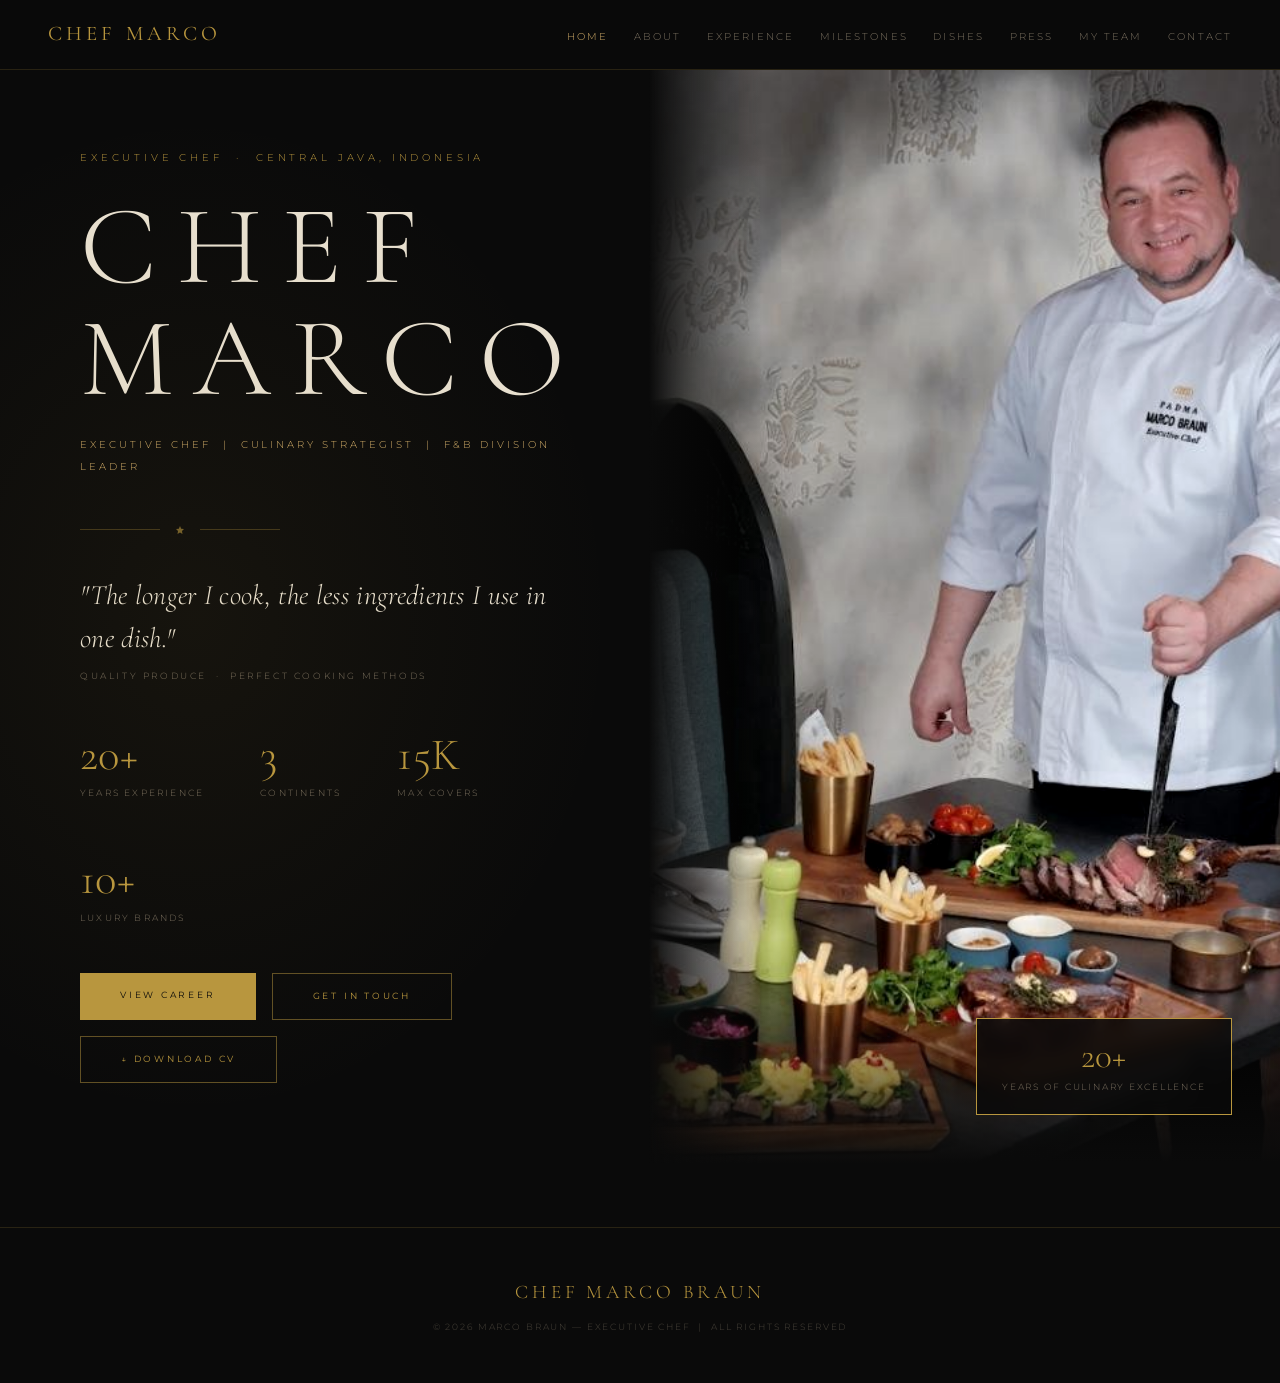
==== commit c6fb1e6b: "Add CV download button to Home hero and Contact page Links to Marco_Braun_Executive_CV_with_Photo PD" ====
--- a/index.html
+++ b/index.html
@@ -65,6 +65,7 @@
       <div class="cta-row" style="justify-content:flex-start;">
         <a href="experience.html" class="btn btn-gold">View Career</a>
         <a href="contact.html" class="btn btn-outline">Get in Touch</a>
+        <a href="Marco_Braun_Executive_CV_with_Photo (1) (1).pdf" download="Marco_Braun_CV.pdf" class="btn btn-outline">&#8595; Download CV</a>
       </div>
     </div>
 
